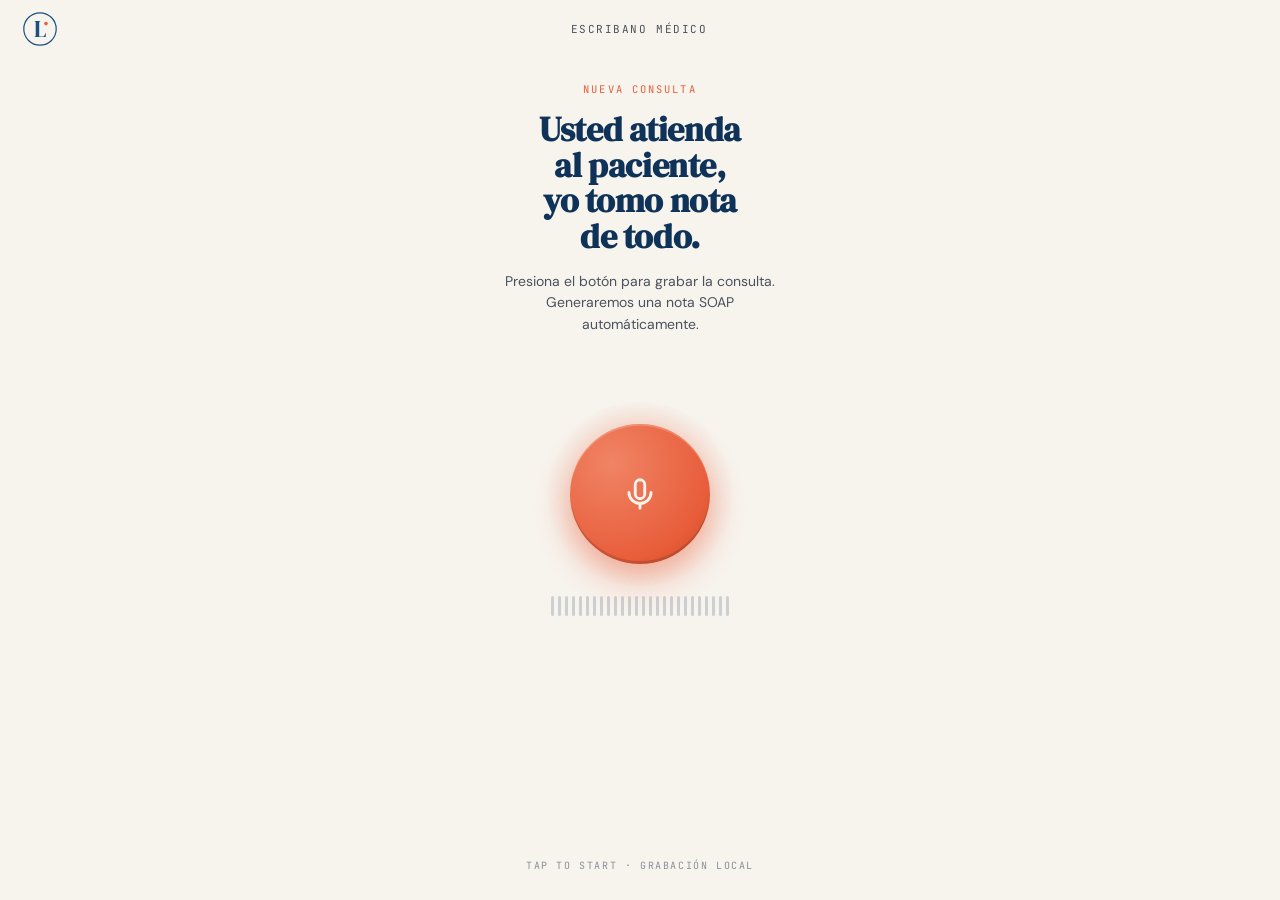
==== docs/index.html @ 2cf4a6b5 "fix: botón Finalizar funciona desde estado pausado" ====
<!doctype html>
<html lang="es">
<head>
  <meta charset="utf-8"/>
  <meta name="viewport" content="width=device-width,initial-scale=1,viewport-fit=cover"/>
  <meta name="theme-color" content="#F7F4EE"/>
  <meta name="apple-mobile-web-app-capable" content="yes"/>
  <meta name="apple-mobile-web-app-status-bar-style" content="default"/>
  <meta name="apple-mobile-web-app-title" content="Escribano"/>
  <meta name="description" content="Graba tu consulta y recibe la nota clínica SOAP al instante. Herramienta gratuita de Luciana."/>
  <title>Escribano Médico — Luciana</title>
  <link rel="manifest" href="manifest.json"/>
  <link rel="apple-touch-icon" href="icons/icon-192.png"/>
  <link rel="preconnect" href="https://fonts.googleapis.com"/>
  <link rel="preconnect" href="https://fonts.gstatic.com" crossorigin/>
  <link href="https://fonts.googleapis.com/css2?family=DM+Serif+Display&family=DM+Sans:wght@400;500;600;700&family=JetBrains+Mono:wght@400;500&display=swap" rel="stylesheet"/>
  <style>
    /* ─── BRAND TOKENS ─── */
    :root {
      --navy:        #1A4F82;
      --navy-deep:   #0F3259;
      --navy-darker: #0a223f;
      --coral:       #E85D3A;
      --coral-soft:  #F08465;
      --cream:       #F7F4EE;
      --cream-warm:  #EFE9DD;
      --cream-deep:  #E5DECF;
      --ink:         #1B1F26;
      --ink-soft:    #4A525E;
      --muted:       #8A8F99;
      --line:        rgba(15,50,89,0.10);
      --line-strong: rgba(15,50,89,0.18);
      --serif: 'DM Serif Display', Georgia, serif;
      --sans:  'DM Sans', system-ui, -apple-system, sans-serif;
      --mono:  'JetBrains Mono', ui-monospace, 'SFMono-Regular', monospace;
      --safe-top: env(safe-area-inset-top, 0px);
      --safe-bot: env(safe-area-inset-bottom, 0px);
      --btn-size: 140px;
    }
    *, *::before, *::after { box-sizing: border-box; -webkit-tap-highlight-color: transparent; margin: 0; padding: 0; }
    html, body { height: 100%; height: 100dvh; }
    body {
      font-family: var(--sans); color: var(--ink);
      background: var(--cream);
      -webkit-font-smoothing: antialiased;
      overflow: hidden;
    }
    button { font: inherit; color: inherit; border: none; cursor: pointer; background: none; }

    /* ─── APP SHELL ─── */
    #app {
      position: fixed; inset: 0;
      display: flex; flex-direction: column;
      background: var(--cream);
      padding-top: var(--safe-top);
      padding-bottom: var(--safe-bot);
    }
    .screen {
      position: absolute; inset: 0;
      display: flex; flex-direction: column;
      padding-top: calc(var(--safe-top) + 58px);
      padding-bottom: 8px;
      opacity: 0; pointer-events: none;
      transition: opacity .3s ease;
    }
    .screen.is-active { opacity: 1; pointer-events: auto; }

    /* ─── TOP BAR ─── */
    .topbar {
      position: absolute; top: var(--safe-top); left: 0; right: 0;
      height: 58px;
      display: flex; align-items: center; justify-content: space-between;
      padding: 0 22px;
      z-index: 10;
    }
    .brand-mark {
      width: 36px; height: 36px; flex-shrink: 0;
    }
    .brand-text {
      font-family: var(--mono); font-size: 11px;
      color: var(--ink-soft); letter-spacing: 0.14em;
    }
    .icon-btn {
      width: 38px; height: 38px; border-radius: 50%;
      background: rgba(15,50,89,0.06); color: var(--navy-deep);
      display: grid; place-items: center;
      transition: background .15s, transform .1s;
    }
    .icon-btn:active { transform: scale(0.93); background: rgba(15,50,89,0.12); }

    /* ─── EDITORIAL TYPOGRAPHY ─── */
    .eyebrow {
      font-family: var(--mono); font-size: 10.5px; letter-spacing: 0.2em;
      color: var(--coral); margin-bottom: 16px;
    }
    .eyebrow.muted { color: var(--ink-soft); }
    .display {
      font-family: var(--serif); font-size: 34px; line-height: 1.05;
      color: var(--navy-deep); letter-spacing: -0.012em;
    }
    .lede {
      font-family: var(--sans); font-size: 14px; line-height: 1.55;
      color: var(--ink-soft); margin-top: 16px; max-width: 300px;
      margin-left: auto; margin-right: auto;
    }

    /* ─── RECORD SCREEN ─── */
    .rec-head {
      padding: 24px 28px 0; text-align: center;
      min-height: 190px;
    }
    .rec-stage {
      flex: 1; position: relative;
      min-height: 340px;
    }

    /* Timer pill — always visible, fades in context */
    .timer-row {
      position: absolute; top: 8px; left: 50%;
      transform: translateX(-50%);
      display: inline-flex; align-items: center; gap: 10px;
      padding: 8px 16px; border-radius: 999px;
      background: rgba(15,50,89,0.06);
      transition: background .3s;
      white-space: nowrap;
    }
    body[data-rec="off"] .timer-row { opacity: 0; pointer-events: none; }
    body[data-rec="on"] .timer-row { background: rgba(232,93,58,0.10); }
    .timer-dot {
      width: 7px; height: 7px; border-radius: 50%;
      background: var(--muted); transition: background .3s;
    }
    body[data-rec="on"] .timer-dot {
      background: var(--coral);
      animation: dot-blink 1.1s ease-in-out infinite;
    }
    @keyframes dot-blink { 50% { opacity: 0.35; } }
    .timer-val {
      font-family: var(--mono); font-size: 13px; font-weight: 500;
      color: var(--navy-deep); letter-spacing: 0.05em;
      min-width: 44px; text-align: center;
      transition: color .3s;
    }
    body[data-rec="on"] .timer-val { color: var(--coral); }
    .timer-tag {
      font-family: var(--mono); font-size: 9.5px; letter-spacing: 0.16em;
      color: var(--muted); transition: color .3s;
    }
    body[data-rec="on"] .timer-tag { color: var(--coral); }

    /* Button group — fixed position, never reflows */
    .rec-btn-wrap {
      position: absolute; left: 50%; top: 80px;
      transform: translateX(-50%);
      width: calc(var(--btn-size) + 16px);
      height: calc(var(--btn-size) + 16px);
      display: grid; place-items: center;
      z-index: 2;
    }
    /* Ambient glow */
    .rec-glow {
      position: absolute; inset: -20px; border-radius: 50%;
      background: radial-gradient(circle, rgba(232,93,58,0.40) 0%, rgba(232,93,58,0) 68%);
      animation: breathe 3.2s ease-in-out infinite;
    }
    @keyframes breathe {
      0%,100% { transform: scale(0.92); opacity: 0.55; }
      50%      { transform: scale(1.10); opacity: 0.85; }
    }
    /* Halo rings */
    .halo {
      position: absolute; left: 50%; top: 50%;
      width: calc(var(--btn-size) * 1.55);
      height: calc(var(--btn-size) * 1.55);
      translate: -50% -50%;
      border-radius: 50%;
      border: 1.5px solid var(--coral); opacity: 0;
      animation: halo-emit 2.8s cubic-bezier(0.16,0.84,0.44,1) infinite;
      animation-play-state: paused;
    }
    body[data-rec="on"] .halo { animation-play-state: running; }
    .halo:nth-child(2) { animation-delay: 0.93s; }
    .halo:nth-child(3) { animation-delay: 1.86s; }
    @keyframes halo-emit {
      0%   { transform: scale(0.6); opacity: 0; border-width: 2.2px; }
      18%  { opacity: 0.55; }
      100% { transform: scale(2.2); opacity: 0; border-width: 0.6px; }
    }
    /* The button */
    .rec-btn {
      position: relative;
      width: var(--btn-size); height: var(--btn-size);
      border-radius: 50%; color: var(--cream);
      background: radial-gradient(circle at 30% 28%, #F08465 0%, #E85D3A 70%, #C84826 100%);
      box-shadow:
        0 14px 36px rgba(232,93,58,0.45),
        inset 0 -3px 0 rgba(0,0,0,0.14),
        inset 0 2px 0 rgba(255,255,255,0.18);
      transition: transform .35s cubic-bezier(.2,.8,.2,1), border-radius .35s cubic-bezier(.2,.8,.2,1);
      display: grid; place-items: center;
    }
    .rec-btn:active { transform: scale(0.96); }
    body[data-rec="on"] .rec-btn {
      border-radius: 30%;
      background: radial-gradient(circle at 30% 28%, #F08465 0%, #E85D3A 65%, #B83C1F 100%);
    }
    body[data-rec="paused"] .rec-btn {
      border-radius: 50%;
      background: radial-gradient(circle at 30% 28%, #6B90B8 0%, #1A4F82 70%, #0F3259 100%);
    }
    /* Icon cross-fade — 3 estados */
    .rec-icon {
      position: absolute; inset: 0;
      display: grid; place-items: center;
      transition: opacity .25s ease, transform .35s cubic-bezier(.2,.8,.2,1);
    }
    .rec-icon-mic   { opacity: 1; }
    .rec-icon-pause { opacity: 0; transform: scale(0.6); }
    .rec-icon-play  { opacity: 0; transform: scale(0.6); }

    body[data-rec="on"] .rec-icon-mic   { opacity: 0; transform: scale(0.7); }
    body[data-rec="on"] .rec-icon-pause { opacity: 1; transform: scale(1); }
    body[data-rec="on"] .rec-icon-play  { opacity: 0; transform: scale(0.6); }

    body[data-rec="paused"] .rec-icon-mic   { opacity: 0; transform: scale(0.7); }
    body[data-rec="paused"] .rec-icon-pause { opacity: 0; transform: scale(0.6); }
    body[data-rec="paused"] .rec-icon-play  { opacity: 1; transform: scale(1); }

    /* Botón Finalizar — aparece durante grabación y pausa */
    .btn-finalizar {
      position: absolute; left: 50%;
      top: calc(80px + var(--btn-size) + 72px);
      transform: translateX(-50%);
      display: flex; align-items: center; gap: 8px;
      background: var(--navy-deep); color: var(--cream);
      font-family: var(--sans); font-size: 13px; font-weight: 600;
      padding: 10px 22px; border-radius: 999px;
      border: none; cursor: pointer;
      opacity: 0; pointer-events: none;
      transition: opacity .3s ease, transform .3s ease;
      transform: translateX(-50%) translateY(4px);
      white-space: nowrap;
    }
    body[data-rec="on"] .btn-finalizar,
    body[data-rec="paused"] .btn-finalizar {
      opacity: 1; pointer-events: auto;
      transform: translateX(-50%) translateY(0);
    }
    body[data-rec="paused"] .btn-finalizar {
      background: var(--coral);
    }
    .stop-square {
      width: calc(var(--btn-size) * 0.32);
      height: calc(var(--btn-size) * 0.32);
      border-radius: calc(var(--btn-size) * 0.08);
      background: var(--cream);
    }

    /* Waveform */
    .wave {
      position: absolute; left: 50%; top: calc(80px + var(--btn-size) + 28px);
      transform: translateX(-50%);
      display: flex; align-items: center; gap: 4px;
      height: 44px; justify-content: center;
      opacity: 0.18; transition: opacity .5s ease;
      pointer-events: none;
    }
    body[data-rec="on"] .wave { opacity: 1; }
    .wave .bar {
      width: 3px; height: 20px;
      background: var(--navy-deep); border-radius: 2px;
      transform-origin: center;
      animation: wave-bar 1.2s ease-in-out infinite;
    }
    body[data-rec="on"] .wave .bar { background: var(--coral); }
    @keyframes wave-bar { 0%,100% { transform: scaleY(0.25); } 50% { transform: scaleY(1); } }

    /* Footer hint */
    .rec-foot { padding: 0 28px 20px; text-align: center; }
    .hint { font-family: var(--mono); font-size: 10px; color: var(--muted); letter-spacing: 0.16em; }

    /* ─── PROCESSING SCREEN ─── */
    .proc-head { padding: 20px 28px 0; text-align: center; }
    .proc-list { padding: 32px 28px 0; flex: 1; max-width: 360px; margin: 0 auto; width: 100%; }
    .proc-step {
      display: flex; align-items: center; gap: 16px;
      padding: 18px 0; border-bottom: 1px solid var(--line);
      opacity: 0.35; transition: opacity .35s ease;
    }
    .proc-step.is-active, .proc-step.is-done { opacity: 1; }
    .proc-step .ind { width: 26px; height: 26px; flex-shrink: 0; position: relative; }
    .proc-step .ring-idle, .proc-step .ring-active, .proc-step .check {
      position: absolute; inset: 2px; opacity: 0; transition: opacity .25s;
    }
    .proc-step .ring-idle  { border: 2px solid var(--line-strong); border-radius: 50%; opacity: 1; }
    .proc-step.is-active .ring-idle  { opacity: 0; }
    .proc-step.is-active .ring-active { opacity: 1; }
    .proc-step.is-done .ring-idle     { opacity: 0; }
    .proc-step.is-done .check         { opacity: 1; }
    .proc-step .ring-active {
      border: 2px solid var(--navy); border-top-color: transparent;
      border-radius: 50%; animation: spin .8s linear infinite;
    }
    @keyframes spin { to { transform: rotate(360deg); } }
    .proc-step .label {
      font-family: var(--sans); font-size: 16px; font-weight: 500; color: var(--ink-soft);
    }
    .proc-step.is-active .label, .proc-step.is-done .label { color: var(--ink); font-weight: 600; }

    /* ─── RESULT SCREEN ─── */
    .result-nav {
      display: flex; align-items: center; justify-content: space-between;
      padding: 4px 22px 12px;
    }
    .result-date {
      font-family: var(--mono); font-size: 10px; color: var(--muted);
      letter-spacing: 0.1em;
    }
    .result-head { padding: 4px 28px 16px; }
    .patient-name {
      font-family: var(--serif); font-size: 28px; line-height: 1.08;
      color: var(--navy-deep); letter-spacing: -0.01em;
    }
    .patient-meta {
      display: flex; gap: 10px; margin-top: 6px; flex-wrap: wrap;
      font-family: var(--mono); font-size: 11px; color: var(--ink-soft);
      letter-spacing: 0.05em;
    }
    .patient-meta .sep { color: var(--line-strong); }

    .body-scroll {
      flex: 1; overflow-y: auto; padding: 8px 28px 20px;
      scrollbar-width: none;
    }
    .body-scroll::-webkit-scrollbar { display: none; }

    /* SOAP sections */
    .soap-section {
      padding: 18px 0; border-bottom: 1px solid var(--line);
      opacity: 0; transform: translateY(20px);
      transition: opacity .55s cubic-bezier(.2,.7,.2,1), transform .55s cubic-bezier(.2,.7,.2,1);
    }
    .soap-section.is-visible { opacity: 1; transform: translateY(0); }
    .soap-section:last-of-type { border-bottom: none; }
    .soap-marker { display: flex; align-items: baseline; gap: 14px; margin-bottom: 10px; }
    .soap-letter {
      font-family: var(--serif); font-size: 28px; line-height: 1;
      color: var(--coral); letter-spacing: -0.01em;
    }
    .soap-label {
      font-family: var(--mono); font-size: 10px; letter-spacing: 0.16em;
      color: var(--ink-soft); text-transform: uppercase; margin-bottom: 3px;
    }
    .soap-summary {
      font-family: var(--serif); font-size: 17px; line-height: 1.3;
      color: var(--navy-deep); letter-spacing: -0.005em;
    }
    .soap-body { padding-left: 42px; }
    .soap-body p {
      font-family: var(--sans); font-size: 14.5px; line-height: 1.6;
      color: var(--ink); margin: 0 0 10px;
    }
    .soap-body .nc { color: var(--muted); font-style: italic; }
    body.is-editing .soap-body p {
      background: rgba(232,93,58,0.06); padding: 7px 10px;
      border-radius: 6px; border-left: 2px solid var(--coral);
    }

    /* CTA footnote */
    .cta {
      display: flex; flex-direction: column; gap: 3px;
      margin: 24px 0 8px; padding: 14px 0 0;
      border-top: 1px solid var(--line);
      text-decoration: none; color: var(--ink);
      opacity: 0; transform: translateY(20px);
      transition: opacity .55s cubic-bezier(.2,.7,.2,1), transform .55s cubic-bezier(.2,.7,.2,1);
    }
    .cta.is-visible { opacity: 1; transform: translateY(0); }
    .cta-eyebrow {
      font-family: var(--mono); font-size: 9px; color: var(--muted);
      letter-spacing: 0.18em;
    }
    .cta h3 {
      font-family: var(--sans); font-size: 13px; line-height: 1.4;
      font-weight: 500; color: var(--ink);
    }
    .cta-link {
      display: inline-flex; align-items: center; gap: 5px;
      font-family: var(--mono); font-size: 11px; font-weight: 500;
      color: var(--navy); letter-spacing: 0.04em;
      margin-top: 1px; transition: color .2s;
    }
    .cta:hover .cta-link { color: var(--coral); }

    /* Actions bar */
    .actions {
      display: flex; gap: 10px;
      padding: 14px 22px calc(16px + var(--safe-bot));
      border-top: 1px solid var(--line);
      background: var(--cream);
    }
    .btn {
      flex: 1; height: 50px; border-radius: 14px;
      font-family: var(--sans); font-size: 14px; font-weight: 600;
      display: flex; align-items: center; justify-content: center; gap: 8px;
      transition: transform .1s, opacity .15s;
    }
    .btn:active { transform: scale(0.97); }
    .btn-ghost {
      background: transparent; color: var(--navy-deep);
      box-shadow: inset 0 0 0 1.5px var(--line-strong);
    }
    .btn-primary {
      background: var(--coral); color: var(--cream);
      box-shadow: 0 6px 18px rgba(232,93,58,0.32);
    }
    .btn.copied { background: #16a34a; color: white; box-shadow: none; }

    /* Toast */
    .toast {
      position: fixed; left: 50%; bottom: calc(80px + var(--safe-bot));
      transform: translateX(-50%) translateY(8px);
      background: rgba(15,34,63,0.92); color: var(--cream);
      padding: 10px 18px; border-radius: 999px;
      font-family: var(--sans); font-size: 13px; font-weight: 500;
      box-shadow: 0 10px 30px rgba(0,0,0,0.18);
      opacity: 0; pointer-events: none; z-index: 100;
      transition: opacity .25s ease, transform .25s ease;
      white-space: nowrap;
    }
    .toast.is-visible { opacity: 1; transform: translateX(-50%) translateY(0); }

    /* ─── PRINT / PDF ─── */
    @media print {
      @page {
        size: A4;
        margin: 20mm 18mm;
      }

      /* Ocultar todo excepto el contenido de la nota */
      body { background: white !important; overflow: visible !important; }
      #app { position: static !important; overflow: visible !important; }
      .screen { position: static !important; opacity: 1 !important; pointer-events: auto !important; display: none !important; }
      .screen[data-screen="result"] { display: flex !important; flex-direction: column !important; padding: 0 !important; }
      .topbar, .actions, .toast, [data-screen="record"], [data-screen="processing"] { display: none !important; }

      /* Header de impresión */
      #print-header { display: block !important; }

      /* Contenido */
      .result-head { padding: 0 0 12px !important; border-bottom: 1.5px solid #1A4F82; margin-bottom: 4px; }
      .patient-name { font-size: 22px !important; }
      .body-scroll {
        overflow: visible !important; flex: none !important;
        padding: 0 !important; height: auto !important;
      }
      .soap-section {
        opacity: 1 !important; transform: none !important;
        page-break-inside: avoid;
        padding: 14px 0 !important;
      }
      .soap-letter { font-size: 22px !important; }
      .soap-summary { font-size: 15px !important; }
      .soap-body p { font-size: 13px !important; margin-bottom: 6px !important; }
      .soap-body .nc { color: #aaa !important; }
      .cta { display: none !important; }
      details { display: none !important; }

      /* Footer de impresión */
      #print-footer { display: block !important; }
    }

    /* Elementos solo visibles en impresión */
    #print-header, #print-footer { display: none; }
  </style>
</head>
<body data-rec="off">
<div id="app">

  <!-- ════ RECORD ════ -->
  <section class="screen is-active" data-screen="record">
    <header class="topbar">
      <a href="https://lucianaia.com/" target="_blank" rel="noopener" aria-label="Luciana" style="display:flex;align-items:center;">
        <svg class="brand-mark" viewBox="0 0 120 120" aria-hidden="true">
          <circle cx="60" cy="60" r="54" fill="none" stroke="#1A4F82" stroke-width="4"/>
          <text x="60" y="86" text-anchor="middle" font-family="'DM Serif Display',Georgia,serif" font-size="78" fill="#1A4F82">L</text>
          <circle cx="80" cy="42" r="6" fill="#E85D3A"/>
        </svg>
      </a>
      <div class="brand-text">ESCRIBANO MÉDICO</div>
      <div style="width:38px;height:38px"></div>
    </header>

    <div class="rec-head">
      <div class="eyebrow" id="rec-eyebrow">NUEVA CONSULTA</div>
      <h1 class="display" id="rec-title">Usted atienda<br/>al paciente,<br/>yo tomo nota<br/>de todo.</h1>
      <p class="lede" id="rec-lede">Presiona el botón para grabar la consulta. Generaremos una nota SOAP automáticamente.</p>
    </div>

    <div class="rec-stage">
      <div class="timer-row">
        <span class="timer-dot"></span>
        <span class="timer-val" id="rec-timer">00:00</span>
        <span class="timer-tag" id="rec-tag">LISTO</span>
      </div>

      <div class="rec-btn-wrap">
        <span class="halo"></span>
        <span class="halo"></span>
        <span class="halo"></span>
        <span class="rec-glow" aria-hidden="true"></span>
        <button class="rec-btn" id="btn-record" aria-label="Grabar consulta">
          <span class="rec-icon rec-icon-mic">
            <svg width="38" height="38" viewBox="0 0 24 24" fill="none" stroke="currentColor" stroke-width="1.8" stroke-linecap="round"><rect x="9" y="3" width="6" height="12" rx="3"/><path d="M5 11a7 7 0 0 0 14 0M12 18v3"/></svg>
          </span>
          <span class="rec-icon rec-icon-pause">
            <svg width="32" height="32" viewBox="0 0 24 24" fill="currentColor"><rect x="6" y="5" width="4" height="14" rx="1.5"/><rect x="14" y="5" width="4" height="14" rx="1.5"/></svg>
          </span>
          <span class="rec-icon rec-icon-play">
            <svg width="32" height="32" viewBox="0 0 24 24" fill="currentColor"><path d="M8 5.14v14l11-7-11-7z"/></svg>
          </span>
        </button>
      </div>

      <button class="btn-finalizar" id="btn-finalizar">
        Finalizar consulta
        <svg width="13" height="13" viewBox="0 0 24 24" fill="none" stroke="currentColor" stroke-width="2.2" stroke-linecap="round"><path d="M5 12h14M13 5l7 7-7 7"/></svg>
      </button>

      <div class="wave" id="wave" aria-hidden="true"></div>
    </div>

    <div class="rec-foot">
      <div class="hint" id="rec-hint">TAP TO START · GRABACIÓN LOCAL</div>
    </div>
  </section>

  <!-- ════ PROCESSING ════ -->
  <section class="screen" data-screen="processing">
    <header class="topbar">
      <a href="https://lucianaia.com/" target="_blank" rel="noopener" style="display:flex;align-items:center;">
        <svg class="brand-mark" viewBox="0 0 120 120">
          <circle cx="60" cy="60" r="54" fill="none" stroke="#1A4F82" stroke-width="4"/>
          <text x="60" y="86" text-anchor="middle" font-family="'DM Serif Display',Georgia,serif" font-size="78" fill="#1A4F82">L</text>
          <circle cx="80" cy="42" r="6" fill="#E85D3A"/>
        </svg>
      </a>
      <div class="brand-text">PROCESANDO</div>
      <div style="width:38px"></div>
    </header>

    <div class="proc-head" style="padding-top:28px;">
      <div class="eyebrow muted" id="proc-eyebrow">PROCESANDO · 00:00</div>
      <h1 class="display">Escribiendo<br/>tu nota.</h1>
    </div>

    <div class="proc-list">
      <div class="proc-step" data-step="0">
        <div class="ind">
          <div class="ring-idle"></div>
          <div class="ring-active"></div>
          <svg class="check" width="24" height="24" viewBox="0 0 24 24" fill="none" stroke="var(--coral)" stroke-width="2" stroke-linecap="round"><circle cx="12" cy="12" r="10"/><path d="M7 12l3 3 7-7"/></svg>
        </div>
        <div class="label">Transcribiendo audio</div>
      </div>
      <div class="proc-step" data-step="1">
        <div class="ind">
          <div class="ring-idle"></div>
          <div class="ring-active"></div>
          <svg class="check" width="24" height="24" viewBox="0 0 24 24" fill="none" stroke="var(--coral)" stroke-width="2" stroke-linecap="round"><circle cx="12" cy="12" r="10"/><path d="M7 12l3 3 7-7"/></svg>
        </div>
        <div class="label">Analizando contexto clínico</div>
      </div>
      <div class="proc-step" data-step="2">
        <div class="ind">
          <div class="ring-idle"></div>
          <div class="ring-active"></div>
          <svg class="check" width="24" height="24" viewBox="0 0 24 24" fill="none" stroke="var(--coral)" stroke-width="2" stroke-linecap="round"><circle cx="12" cy="12" r="10"/><path d="M7 12l3 3 7-7"/></svg>
        </div>
        <div class="label">Estructurando nota SOAP</div>
      </div>
    </div>
  </section>

  <!-- ════ RESULT ════ -->
  <section class="screen" data-screen="result">
    <header class="topbar">
      <a href="https://lucianaia.com/" target="_blank" rel="noopener" style="display:flex;align-items:center;">
        <svg class="brand-mark" viewBox="0 0 120 120">
          <circle cx="60" cy="60" r="54" fill="none" stroke="#1A4F82" stroke-width="4"/>
          <text x="60" y="86" text-anchor="middle" font-family="'DM Serif Display',Georgia,serif" font-size="78" fill="#1A4F82">L</text>
          <circle cx="80" cy="42" r="6" fill="#E85D3A"/>
        </svg>
      </a>
      <div class="brand-text" id="result-date-label">NOTA SOAP</div>
      <button class="icon-btn" id="btn-edit" aria-label="Editar">
        <svg width="15" height="15" viewBox="0 0 24 24" fill="none" stroke="currentColor" stroke-width="1.8" stroke-linecap="round"><path d="M12 20h9M16.5 3.5a2.121 2.121 0 1 1 3 3L7 19l-4 1 1-4z"/></svg>
      </button>
    </header>

    <!-- Header solo visible al imprimir -->
    <div id="print-header" style="margin-bottom:16px;">
      <div style="display:flex;align-items:center;justify-content:space-between;padding-bottom:10px;border-bottom:2px solid #1A4F82;margin-bottom:14px;">
        <div>
          <div style="font-family:'DM Serif Display',Georgia,serif;font-size:20px;color:#0F3259;letter-spacing:-0.01em;">Escribano Médico</div>
        </div>
        <div style="font-family:'JetBrains Mono',monospace;font-size:10px;color:#8A8F99;letter-spacing:0.08em;" id="print-date"></div>
      </div>
      <div style="font-family:'JetBrains Mono',monospace;font-size:9px;color:#8A8F99;letter-spacing:0.18em;margin-bottom:6px;">NOTA DE CONSULTA MÉDICA</div>
    </div>

    <div class="result-head">
      <h1 class="patient-name" id="res-nombre">—</h1>
      <div class="patient-meta" id="res-meta"></div>
    </div>

    <div class="body-scroll" id="body-scroll"></div>

    <!-- Footer solo visible al imprimir -->
    <div id="print-footer" style="margin-top:20px;padding-top:10px;border-top:1px solid rgba(15,50,89,0.12);display:flex;justify-content:space-between;align-items:center;">
      <div style="font-family:'JetBrains Mono',monospace;font-size:8px;color:#aaa;letter-spacing:0.1em;">
        Generado con Escribano Médico · lucianaia.com<br/>
        Este documento es un apoyo clínico. No sustituye el expediente oficial.
      </div>
      <div style="font-family:'DM Serif Display',serif;font-size:13px;color:#1A4F82;">
        L<span style="display:inline-block;width:4px;height:4px;border-radius:50%;background:#E85D3A;vertical-align:super;margin-left:1px;"></span>
      </div>
    </div>

    <div class="actions">
      <button class="btn btn-ghost" id="btn-back">
        <svg width="16" height="16" viewBox="0 0 24 24" fill="none" stroke="currentColor" stroke-width="2" stroke-linecap="round"><path d="M15 18l-6-6 6-6"/></svg>
        Nueva
      </button>
      <button class="btn btn-ghost" id="btn-copy">
        <svg width="15" height="15" viewBox="0 0 24 24" fill="none" stroke="currentColor" stroke-width="1.8" stroke-linecap="round" stroke-linejoin="round"><rect x="9" y="9" width="13" height="13" rx="2"/><path d="M5 15V5a2 2 0 0 1 2-2h10"/></svg>
        <span id="btn-copy-label">Copiar</span>
      </button>
      <button class="btn btn-ghost" id="btn-word" style="flex:1.2;">
        <svg width="15" height="15" viewBox="0 0 24 24" fill="none" stroke="currentColor" stroke-width="1.8" stroke-linecap="round" stroke-linejoin="round"><path d="M14 2H6a2 2 0 0 0-2 2v16a2 2 0 0 0 2 2h12a2 2 0 0 0 2-2V8z"/><polyline points="14 2 14 8 20 8"/><line x1="16" y1="13" x2="8" y2="13"/><line x1="16" y1="17" x2="8" y2="17"/><polyline points="10 9 9 9 8 9"/></svg>
        Word
      </button>
      <button class="btn btn-primary" id="btn-pdf">
        <svg width="15" height="15" viewBox="0 0 24 24" fill="none" stroke="currentColor" stroke-width="1.8" stroke-linecap="round" stroke-linejoin="round"><path d="M12 3v12m0 0l-4-4m4 4l4-4M5 21h14"/></svg>
        PDF
      </button>
    </div>
  </section>

  <div class="toast" id="toast"></div>
</div>

<script>
// ─── CONFIG ───────────────────────────────────────────────────────────────────
const WORKER_URL = "https://pediatra-scribe-api.lucandres.workers.dev";
const MAX_MINUTES = 60;
const WARN_MINUTES = 55;

// ─── STATE ────────────────────────────────────────────────────────────────────
const state = {
  recording: false,
  elapsed: 0,
  timerId: null,
  mediaRecorder: null,
  audioChunks: [],
  audioBlob: null,
  audioCtx: null,
  analyser: null,
  vizRAF: null,
  notaJson: null,
  transcripcion: "",
  editing: false,
};

// ─── HELPERS ──────────────────────────────────────────────────────────────────
const $ = id => document.getElementById(id);
const $$ = s => Array.from(document.querySelectorAll(s));
const fmt = s => `${String(Math.floor(s/60)).padStart(2,'0')}:${String(s%60).padStart(2,'0')}`;

const showScreen = name => {
  $$('.screen').forEach(el => el.classList.toggle('is-active', el.dataset.screen === name));
};

const showToast = msg => {
  const t = $('toast');
  t.textContent = msg;
  t.classList.add('is-visible');
  clearTimeout(t._tid);
  t._tid = setTimeout(() => t.classList.remove('is-visible'), 2200);
};

const showError = msg => showToast('⚠️ ' + msg);

// ─── WAVEFORM ─────────────────────────────────────────────────────────────────
const waveEl = $('wave');
for (let i = 0; i < 26; i++) {
  const b = document.createElement('span');
  b.className = 'bar';
  b.style.animationDelay = `${(i * 0.06).toFixed(2)}s`;
  b.style.animationDuration = `${(0.9 + (i % 5) * 0.12).toFixed(2)}s`;
  waveEl.appendChild(b);
}

// ─── RECORDING UI STATE ───────────────────────────────────────────────────────
const setRecUI = on => {
  document.body.dataset.rec = on ? 'on' : 'off';
  const title = $('rec-title');
  const lede  = $('rec-lede');
  const hint  = $('rec-hint');
  const tag   = $('rec-tag');
  if (on) {
    title.innerHTML = 'Escuchando<br/>cada palabra.';
    lede.textContent = 'El audio se procesa al terminar y se descarta de inmediato. Nunca se almacena.';
    hint.textContent = 'TOCA PARA PAUSAR';
    tag.textContent = 'GRABANDO';
  } else {
    title.innerHTML = 'Usted atienda<br/>al paciente,<br/>yo tomo nota<br/>de todo.';
    lede.textContent = 'Presiona el botón para grabar la consulta. Generaremos una nota SOAP automáticamente.';
    hint.textContent = 'TAP TO START · GRABACIÓN LOCAL';
    tag.textContent = 'LISTO';
  }
};

// ─── TIMER ────────────────────────────────────────────────────────────────────
const startTimer = () => {
  state.timerId = setInterval(() => {
    state.elapsed++;
    $('rec-timer').textContent = fmt(state.elapsed);
    if (state.elapsed >= WARN_MINUTES * 60) {
      $('rec-tag').textContent = 'CERRANDO';
    }
    if (state.elapsed >= MAX_MINUTES * 60) {
      showToast(`Grabación detenida al llegar a ${MAX_MINUTES} min`);
      stopRecording();
    }
  }, 1000);
};
const stopTimer = () => { clearInterval(state.timerId); state.timerId = null; };

// ─── AUDIO VISUALIZER ─────────────────────────────────────────────────────────
const startViz = stream => {
  try {
    state.audioCtx = new (window.AudioContext || window.webkitAudioContext)();
    const src = state.audioCtx.createMediaStreamSource(stream);
    state.analyser = state.audioCtx.createAnalyser();
    state.analyser.fftSize = 64;
    src.connect(state.analyser);
    const bars = waveEl.querySelectorAll('.bar');
    const data = new Uint8Array(state.analyser.frequencyBinCount);
    const draw = () => {
      state.vizRAF = requestAnimationFrame(draw);
      state.analyser.getByteFrequencyData(data);
      bars.forEach((b, i) => {
        const v = data[Math.floor(i / bars.length * data.length)] || 0;
        b.style.height = `${Math.max(3, Math.round(v / 255 * 36))}px`;
      });
    };
    draw();
  } catch(e) { /* AudioContext not critical */ }
};

const stopViz = () => {
  cancelAnimationFrame(state.vizRAF);
  if (state.audioCtx) { state.audioCtx.close().catch(()=>{}); state.audioCtx = null; }
};

// ─── MEDIA RECORDER ───────────────────────────────────────────────────────────
const getBestMime = () =>
  ['audio/webm;codecs=opus','audio/ogg;codecs=opus','audio/webm','audio/mp4']
  .find(t => MediaRecorder.isTypeSupported(t)) || '';

const startRecording = async () => {
  let stream;
  try {
    stream = await navigator.mediaDevices.getUserMedia({
      audio: { channelCount:1, sampleRate:16000, echoCancellation:true, noiseSuppression:true }
    });
  } catch(err) {
    showError(err.name === 'NotAllowedError'
      ? 'Permiso de micrófono denegado'
      : 'No se pudo acceder al micrófono');
    return;
  }

  const mime = getBestMime();
  const opts = { audioBitsPerSecond: 16000 };
  if (mime) opts.mimeType = mime;
  try { state.mediaRecorder = new MediaRecorder(stream, opts); }
  catch { state.mediaRecorder = new MediaRecorder(stream); }

  state.audioChunks = [];
  state.mediaRecorder.ondataavailable = e => { if (e.data.size > 0) state.audioChunks.push(e.data); };
  state.mediaRecorder.onstop = onRecordingStop;
  state.mediaRecorder.start(1000);
  state.recording = true;

  setRecUI(true);
  startTimer();
  startViz(stream);

  // Update eyebrow with date
  const now = new Date();
  $('rec-eyebrow').textContent = `GRABANDO · ${now.toLocaleDateString('es-MX',{day:'2-digit',month:'short',year:'numeric'}).toUpperCase()}`;
};

const stopRecording = () => {
  if (!state.mediaRecorder) return;
  if (state.mediaRecorder.state === 'inactive') return;
  state.mediaRecorder.stop();
  state.mediaRecorder.stream.getTracks().forEach(t => t.stop());
  state.recording = false;
  stopTimer();
  stopViz();
};

const onRecordingStop = () => {
  const mime = state.mediaRecorder?.mimeType || 'audio/webm';
  state.audioBlob = new Blob(state.audioChunks, { type: mime });
  setRecUI(false);

  // Transition to processing
  $('proc-eyebrow').textContent = `PROCESANDO · ${fmt(state.elapsed)}`;
  showScreen('processing');
  processAudio();
};

// ─── BTN RECORD — graba / pausa / reanuda ────────────────────────────────────
$('btn-record').addEventListener('click', () => {
  if (!state.recording && document.body.dataset.rec === 'off') {
    startRecording();
  } else if (state.recording && document.body.dataset.rec === 'on') {
    pauseRecording();
  } else if (document.body.dataset.rec === 'paused') {
    resumeRecording();
  }
});

// ─── BTN FINALIZAR ────────────────────────────────────────────────────────────
$('btn-finalizar').addEventListener('click', () => stopRecording());

const pauseRecording = () => {
  if (!state.mediaRecorder) return;
  state.mediaRecorder.pause();
  clearInterval(state.timerInterval);
  stopViz();
  document.body.dataset.rec = 'paused';
  $('rec-title').innerHTML = 'Pausada.';
  $('rec-lede').textContent = 'Toca para reanudar — o finaliza para generar la nota.';
  $('rec-hint').textContent = 'TOCA PARA REANUDAR';
  $('rec-tag').textContent = 'PAUSADA';
};

const resumeRecording = () => {
  if (!state.mediaRecorder) return;
  state.mediaRecorder.resume();
  document.body.dataset.rec = 'on';
  $('rec-title').innerHTML = 'Escuchando<br/>cada palabra.';
  $('rec-lede').textContent = 'El audio se procesa al terminar y se descarta de inmediato. Nunca se almacena.';
  $('rec-hint').textContent = 'TOCA PARA PAUSAR';
  $('rec-tag').textContent = 'GRABANDO';
  // Reiniciar timer y visualizador
  state.timerInterval = setInterval(() => {
    state.elapsed++;
    $('rec-timer').textContent = fmt(state.elapsed);
    if (state.elapsed >= WARN_MINUTES * 60) $('rec-tag').textContent = 'CERRANDO';
    if (state.elapsed >= MAX_MINUTES * 60) { showToast(`Grabación detenida al llegar a ${MAX_MINUTES} min`); stopRecording(); }
  }, 1000);
  if (state.mediaRecorder?.stream) startViz(state.mediaRecorder.stream);
};

// ─── PROCESSING — Real API call ───────────────────────────────────────────────
const runProcessingUI = (realDone) => {
  const steps = $$('.proc-step');
  steps.forEach(s => s.classList.remove('is-active','is-done'));
  steps[0].classList.add('is-active');

  // Animate steps visually while waiting for real API
  let i = 0;
  const tick = () => {
    steps[i].classList.remove('is-active');
    steps[i].classList.add('is-done');
    i++;
    if (i < steps.length) {
      steps[i].classList.add('is-active');
    }
  };
  // Step 1 after ~3s, step 2 after the API responds
  const t1 = setTimeout(() => tick(), 3000);
  const t2 = setTimeout(() => { if (i < steps.length) tick(); }, 8000);

  // When API finishes, mark all done and show result
  realDone.then(nota => {
    clearTimeout(t1); clearTimeout(t2);
    steps.forEach(s => { s.classList.remove('is-active'); s.classList.add('is-done'); });
    state.notaJson = nota;
    setTimeout(() => {
      renderResult(nota);
      showScreen('result');
    }, 500);
  }).catch(err => {
    clearTimeout(t1); clearTimeout(t2);
    showScreen('record');
    showError(err.message || 'Error al procesar. Intenta de nuevo.');
  });
};

const processAudio = async () => {
  if (!state.audioBlob) { showError('No hay audio grabado.'); return; }

  const realDoneResolver = {};
  const realDone = new Promise((res, rej) => {
    realDoneResolver.resolve = res;
    realDoneResolver.reject = rej;
  });

  runProcessingUI(realDone);

  const form = new FormData();
  form.append('audio', state.audioBlob, 'consulta.webm');

  let data;
  try {
    const res = await fetch(WORKER_URL, { method:'POST', body:form });
    data = await res.json();
  } catch {
    realDoneResolver.reject(new Error('No se pudo conectar al servidor.'));
    return;
  }

  if (!data.ok) {
    realDoneResolver.reject(new Error(data.error || 'Error en el servidor.'));
    return;
  }

  state.transcripcion = data.transcripcion || '';

  // Parse SOAP JSON
  let nota = tryJSON(data.soap);
  if (!nota) {
    const s = (data.soap||'').replace(/^[\s\S]*?```(?:json)?\s*/i,'').replace(/\s*```[\s\S]*$/i,'').trim();
    nota = tryJSON(s);
  }
  if (!nota) {
    const f = (data.soap||'').indexOf('{'), l = (data.soap||'').lastIndexOf('}');
    if (f !== -1 && l > f) nota = tryJSON((data.soap||'').slice(f, l+1));
  }
  if (!nota) {
    realDoneResolver.reject(new Error('La nota generada no tiene formato válido.'));
    return;
  }

  realDoneResolver.resolve(nota);
};

const tryJSON = s => { try { return s ? JSON.parse(s.trim()) : null; } catch { return null; } };

// ─── RENDER RESULT ────────────────────────────────────────────────────────────
const SOAP_KEYS = [
  { key:'subjetivo',  letter:'S', label:'SUBJETIVO',
    fields: ['motivo_consulta','padecimiento_actual','antecedentes_relevantes'],
    labels: ['Motivo de consulta','Padecimiento actual','Antecedentes'] },
  { key:'objetivo',   letter:'O', label:'OBJETIVO',
    fields: ['signos_vitales','somatometria','exploracion_fisica'],
    labels: ['Signos vitales','Somatometría','Exploración física'] },
  { key:'analisis',   letter:'A', label:'ANÁLISIS',
    fields: ['impresion_diagnostica','diagnosticos_diferenciales'],
    labels: ['Impresión diagnóstica','Dx diferenciales'] },
  { key:'plan',       letter:'P', label:'PLAN',
    fields: ['tratamiento','indicaciones_no_farmacologicas','estudios_solicitados','seguimiento'],
    labels: ['Tratamiento','Indicaciones','Estudios','Seguimiento'] },
];

const nc = v => v && v !== 'No consignado' ? v : null;

const renderResult = nota => {
  const p = nota.paciente || {};

  // Header
  $('res-nombre').textContent = nc(p.nombre) || 'Paciente';
  const metaParts = [nc(p.edad), nc(p.sexo), nc(p.acompanante) ? `Acomp: ${nc(p.acompanante)}` : null].filter(Boolean);
  $('res-meta').innerHTML = metaParts.map((m,i) => i < metaParts.length-1 ? `<span>${m}</span><span class="sep">·</span>` : `<span>${m}</span>`).join('');

  const dateStr = nc(nota.fecha_aproximada) || new Date().toLocaleDateString('es-MX',{day:'2-digit',month:'short',year:'numeric'}).toUpperCase();
  $('result-date-label').textContent = `NOTA SOAP · ${dateStr}`;

  // SOAP sections
  const scroll = $('body-scroll');
  scroll.innerHTML = SOAP_KEYS.map(sec => {
    const data = nota[sec.key] || {};
    const firstVal = nc(data[sec.fields[0]]);
    const summary = firstVal ? firstVal.slice(0, 80) + (firstVal.length > 80 ? '…' : '') : sec.label;
    const body = sec.fields.map((f,i) => {
      const v = nc(data[f]);
      return v
        ? `<p><strong style="font-size:10px;letter-spacing:.08em;color:var(--ink-soft);font-family:var(--mono);text-transform:uppercase;">${sec.labels[i]}</strong><br/>${v}</p>`
        : `<p class="nc">${sec.labels[i]}: No consignado</p>`;
    }).join('');
    return `
      <section class="soap-section">
        <div class="soap-marker">
          <div class="soap-letter">${sec.letter}</div>
          <div>
            <div class="soap-label">${sec.label}</div>
            <div class="soap-summary">${summary}</div>
          </div>
        </div>
        <div class="soap-body">${body}</div>
      </section>`;
  }).join('');

  // Transcripción colapsable
  if (state.transcripcion) {
    scroll.innerHTML += `
      <details style="padding:18px 0;border-top:1px solid var(--line)">
        <summary style="cursor:pointer;font-family:var(--mono);font-size:10px;letter-spacing:.12em;color:var(--muted);list-style:none;">
          VER TRANSCRIPCIÓN COMPLETA
        </summary>
        <p style="font-family:var(--mono);font-size:11.5px;color:var(--ink-soft);line-height:1.7;margin-top:12px;white-space:pre-wrap;">${state.transcripcion}</p>
      </details>`;
  }

  // Notas adicionales
  if (nc(nota.notas_adicionales)) {
    scroll.innerHTML += `
      <div style="padding:14px 0;border-top:1px solid var(--line);opacity:0;transition:opacity .55s .4s;">
        <div style="font-family:var(--mono);font-size:9px;letter-spacing:.16em;color:var(--muted);margin-bottom:6px;">NOTAS ADICIONALES</div>
        <p style="font-size:14px;line-height:1.55;">${nota.notas_adicionales}</p>
      </div>`;
  }

  // CTA Luciana
  scroll.innerHTML += `
    <a class="cta" href="https://lucianaia.com" target="_blank" rel="noopener"
       style="display:block;margin:24px 0 8px;padding:20px;border-radius:16px;
              background:var(--navy-deep);text-decoration:none;
              opacity:0;transform:translateY(20px);
              transition:opacity .55s cubic-bezier(.2,.7,.2,1),transform .55s cubic-bezier(.2,.7,.2,1);">
      <div style="font-family:var(--mono);font-size:9px;letter-spacing:0.18em;color:rgba(247,244,238,0.45);margin-bottom:8px;">
        HERRAMIENTA GRATUITA · LUCIANA IA
      </div>
      <div style="font-family:'DM Serif Display',Georgia,serif;font-size:19px;color:var(--cream);line-height:1.2;margin-bottom:10px;letter-spacing:-0.01em;">
        ¿Tu agenda también<br/>podría ser más fácil?
      </div>
      <div style="font-family:var(--sans);font-size:13px;color:rgba(247,244,238,0.6);line-height:1.5;margin-bottom:14px;">
        Luciana IA automatiza citas, recordatorios y recepción de tu consultorio.
      </div>
      <span style="display:inline-flex;align-items:center;gap:6px;
                   background:var(--coral);color:white;
                   font-family:var(--sans);font-size:13px;font-weight:600;
                   padding:9px 16px;border-radius:10px;">
        Conocer Luciana IA
        <svg width="13" height="13" viewBox="0 0 24 24" fill="none" stroke="currentColor" stroke-width="2.2" stroke-linecap="round"><path d="M5 12h14M13 5l7 7-7 7"/></svg>
      </span>
    </a>`;

  scroll.scrollTop = 0;

  // Reveal on scroll
  const sections = Array.from(scroll.querySelectorAll('.soap-section, .cta, details, [style*="opacity:0"]'));
  if (sections[0]) sections[0].classList.add('is-visible');
  const io = new IntersectionObserver(entries => {
    entries.forEach(e => {
      if (e.isIntersecting) {
        e.target.classList.add('is-visible');
        e.target.style.opacity = '1';
        e.target.style.transform = 'translateY(0)';
        io.unobserve(e.target);
      }
    });
  }, { root: scroll, threshold: 0.12 });
  sections.slice(1).forEach(el => io.observe(el));
};

// ─── COPY ─────────────────────────────────────────────────────────────────────
$('btn-copy').addEventListener('click', async () => {
  if (!state.notaJson) return;
  const n = state.notaJson;
  const p = n.paciente || {};
  const ncv = v => (v && v !== 'No consignado') ? v : 'No consignado';
  const line = '─'.repeat(40);

  const text = [
    'NOTA DE CONSULTA MÉDICA',
    ncv(n.medico) !== 'No consignado' ? `Médico: ${ncv(n.medico)}` : '',
    ncv(n.fecha_aproximada) !== 'No consignado' ? `Fecha: ${ncv(n.fecha_aproximada)}` : '',
    '', 'PACIENTE',
    `Nombre: ${ncv(p.nombre)}`,
    `Edad: ${ncv(p.edad)}  |  Sexo: ${ncv(p.sexo)}`,
    `Acompañante: ${ncv(p.acompanante)}`,
    '', line, 'S — SUBJETIVO', line,
    `Motivo: ${ncv((n.subjetivo||{}).motivo_consulta)}`,
    `Padecimiento: ${ncv((n.subjetivo||{}).padecimiento_actual)}`,
    `Antecedentes: ${ncv((n.subjetivo||{}).antecedentes_relevantes)}`,
    '', line, 'O — OBJETIVO', line,
    `Signos vitales: ${ncv((n.objetivo||{}).signos_vitales)}`,
    `Somatometría: ${ncv((n.objetivo||{}).somatometria)}`,
    `Exploración: ${ncv((n.objetivo||{}).exploracion_fisica)}`,
    '', line, 'A — ANÁLISIS', line,
    `Impresión diagnóstica: ${ncv((n.analisis||{}).impresion_diagnostica)}`,
    `Dx diferenciales: ${ncv((n.analisis||{}).diagnosticos_diferenciales)}`,
    '', line, 'P — PLAN', line,
    `Tratamiento: ${ncv((n.plan||{}).tratamiento)}`,
    `Indicaciones: ${ncv((n.plan||{}).indicaciones_no_farmacologicas)}`,
    `Estudios: ${ncv((n.plan||{}).estudios_solicitados)}`,
    `Seguimiento: ${ncv((n.plan||{}).seguimiento)}`,
    '', line,
    'Generado con Escribano Médico · lucianaia.com',
  ].filter(l => l !== undefined).join('\n');

  try { await navigator.clipboard.writeText(text); }
  catch { const ta = Object.assign(document.createElement('textarea'),{value:text,style:'position:fixed;opacity:0'}); document.body.appendChild(ta); ta.select(); document.execCommand('copy'); ta.remove(); }

  const btn = $('btn-copy');
  btn.classList.add('copied');
  $('btn-copy-label').textContent = '¡Copiado!';
  setTimeout(() => { btn.classList.remove('copied'); $('btn-copy-label').textContent = 'Copiar'; }, 2500);
});

// ─── WORD (.doc) ─────────────────────────────────────────────────────────────
$('btn-word').addEventListener('click', () => {
  if (!state.notaJson) return;
  const n = state.notaJson;
  const p = n.paciente || {};
  const ncv = v => (v && v !== 'No consignado') ? v : '<span style="color:#aaa;font-style:italic;">No consignado</span>';
  const fecha = new Date().toLocaleDateString('es-MX', { day:'2-digit', month:'long', year:'numeric' });

  const seccion = (letra, titulo, campos) => `
    <h2 style="font-family:Georgia,serif;font-size:16pt;color:#E85D3A;margin:18pt 0 4pt;border-bottom:1pt solid #E0D9CC;padding-bottom:4pt;">
      ${letra} &nbsp;<span style="font-size:9pt;color:#6B7280;font-family:Courier New,monospace;letter-spacing:0.1em;">${titulo}</span>
    </h2>
    ${campos.map(([label, val]) => `
      <p style="margin:6pt 0 3pt;">
        <span style="font-family:Courier New,monospace;font-size:8pt;color:#6B7280;text-transform:uppercase;letter-spacing:0.08em;">${label}</span><br/>
        <span style="font-family:Calibri,Arial,sans-serif;font-size:11pt;color:#1B1F26;">${ncv(val)}</span>
      </p>`).join('')}`;

  const html = `
    <html xmlns:o="urn:schemas-microsoft-com:office:office"
          xmlns:w="urn:schemas-microsoft-com:office:word"
          xmlns="http://www.w3.org/TR/REC-html40">
    <head>
      <meta charset="utf-8"/>
      <!--[if gte mso 9]><xml><w:WordDocument><w:View>Print</w:View><w:Zoom>90</w:Zoom></w:WordDocument></xml><![endif]-->
      <style>
        @page { size: A4; margin: 2.5cm 2.2cm; }
        body { font-family: Calibri, Arial, sans-serif; font-size: 11pt; color: #1B1F26; }
        h1 { font-family: Georgia, serif; font-size: 22pt; color: #0F3259; margin: 0 0 4pt; }
        h2 { page-break-inside: avoid; }
        p  { margin: 4pt 0; line-height: 1.5; }
      </style>
    </head>
    <body>
      <!-- MEMBRETE -->
      <table width="100%" style="border-bottom:2pt solid #1A4F82;padding-bottom:8pt;margin-bottom:12pt;">
        <tr>
          <td><h1 style="font-family:Georgia,serif;font-size:20pt;color:#0F3259;margin:0;">Escribano Médico</h1></td>
          <td align="right" style="font-family:Courier New,monospace;font-size:8pt;color:#8A8F99;vertical-align:bottom;">${fecha}</td>
        </tr>
      </table>

      <p style="font-family:Courier New,monospace;font-size:8pt;color:#8A8F99;letter-spacing:0.18em;margin-bottom:10pt;">NOTA DE CONSULTA MÉDICA</p>

      <!-- PACIENTE -->
      <h1 style="font-family:Georgia,serif;font-size:20pt;color:#0F3259;">${ncv(p.nombre)}</h1>
      <p style="font-family:Courier New,monospace;font-size:9pt;color:#6B7280;margin-bottom:14pt;">
        ${[p.edad, p.sexo, p.acompanante ? 'Acomp: ' + p.acompanante : ''].filter(v => v && v !== 'No consignado').join(' &nbsp;·&nbsp; ')}
        ${n.fecha_aproximada && n.fecha_aproximada !== 'No consignado' ? ' &nbsp;·&nbsp; ' + n.fecha_aproximada : ''}
      </p>

      ${seccion('S', 'SUBJETIVO', [
        ['Motivo de consulta', (n.subjetivo||{}).motivo_consulta],
        ['Padecimiento actual', (n.subjetivo||{}).padecimiento_actual],
        ['Antecedentes relevantes', (n.subjetivo||{}).antecedentes_relevantes],
      ])}
      ${seccion('O', 'OBJETIVO', [
        ['Signos vitales', (n.objetivo||{}).signos_vitales],
        ['Somatometría', (n.objetivo||{}).somatometria],
        ['Exploración física', (n.objetivo||{}).exploracion_fisica],
      ])}
      ${seccion('A', 'ANÁLISIS', [
        ['Impresión diagnóstica', (n.analisis||{}).impresion_diagnostica],
        ['Diagnósticos diferenciales', (n.analisis||{}).diagnosticos_diferenciales],
      ])}
      ${seccion('P', 'PLAN', [
        ['Tratamiento', (n.plan||{}).tratamiento],
        ['Indicaciones no farmacológicas', (n.plan||{}).indicaciones_no_farmacologicas],
        ['Estudios solicitados', (n.plan||{}).estudios_solicitados],
        ['Seguimiento', (n.plan||{}).seguimiento],
      ])}
      ${n.notas_adicionales && n.notas_adicionales !== 'No consignado' ? `
        <h2 style="font-family:Georgia,serif;font-size:12pt;color:#6B7280;margin-top:16pt;border-top:1pt solid #E0D9CC;padding-top:8pt;">Notas adicionales</h2>
        <p>${n.notas_adicionales}</p>` : ''}

      <!-- FOOTER -->
      <table width="100%" style="border-top:1pt solid #E0D9CC;margin-top:24pt;padding-top:8pt;">
        <tr>
          <td style="font-family:Courier New,monospace;font-size:7.5pt;color:#aaa;">
            Generado con Escribano Médico · lucianaia.com<br/>
            Documento de apoyo clínico. No sustituye el expediente clínico oficial.
          </td>
        </tr>
      </table>
    </body>
    </html>`;

  const blob = new Blob(['﻿', html], { type: 'application/msword' });
  const url = URL.createObjectURL(blob);
  const a = Object.assign(document.createElement('a'), {
    href: url,
    download: `nota-soap-${new Date().toISOString().slice(0,10)}.doc`
  });
  document.body.appendChild(a);
  a.click();
  a.remove();
  URL.revokeObjectURL(url);
  showToast('Descargando Word…');
});

$('btn-pdf').addEventListener('click', () => {
  if (!state.notaJson) return;
  // Actualizar fecha en el header de impresión
  $('print-date').textContent = new Date().toLocaleDateString('es-MX', {
    day: '2-digit', month: 'long', year: 'numeric'
  }).toUpperCase();
  // Hacer todas las secciones visibles antes de imprimir
  document.querySelectorAll('.soap-section, .cta').forEach(el => {
    el.style.opacity = '1';
    el.style.transform = 'translateY(0)';
  });
  setTimeout(() => window.print(), 100);
});

// ─── EDIT MODE ────────────────────────────────────────────────────────────────
$('btn-edit').addEventListener('click', () => {
  state.editing = !state.editing;
  document.body.classList.toggle('is-editing', state.editing);
  $$('#body-scroll p').forEach(p => p.contentEditable = state.editing ? 'true' : 'false');
  showToast(state.editing ? 'Modo edición activo' : 'Cambios guardados');
});

// ─── NUEVA CONSULTA ───────────────────────────────────────────────────────────
$('btn-back').addEventListener('click', () => {
  state.elapsed = 0;
  state.audioBlob = null;
  state.notaJson = null;
  state.transcripcion = '';
  state.editing = false;
  document.body.classList.remove('is-editing');
  $('rec-timer').textContent = '00:00';
  $('rec-eyebrow').textContent = 'NUEVA CONSULTA';
  setRecUI(false);
  showScreen('record');
});

// ─── PWA ──────────────────────────────────────────────────────────────────────
if ('serviceWorker' in navigator) navigator.serviceWorker.register('../sw.js').catch(()=>{});
</script>
</body>
</html>
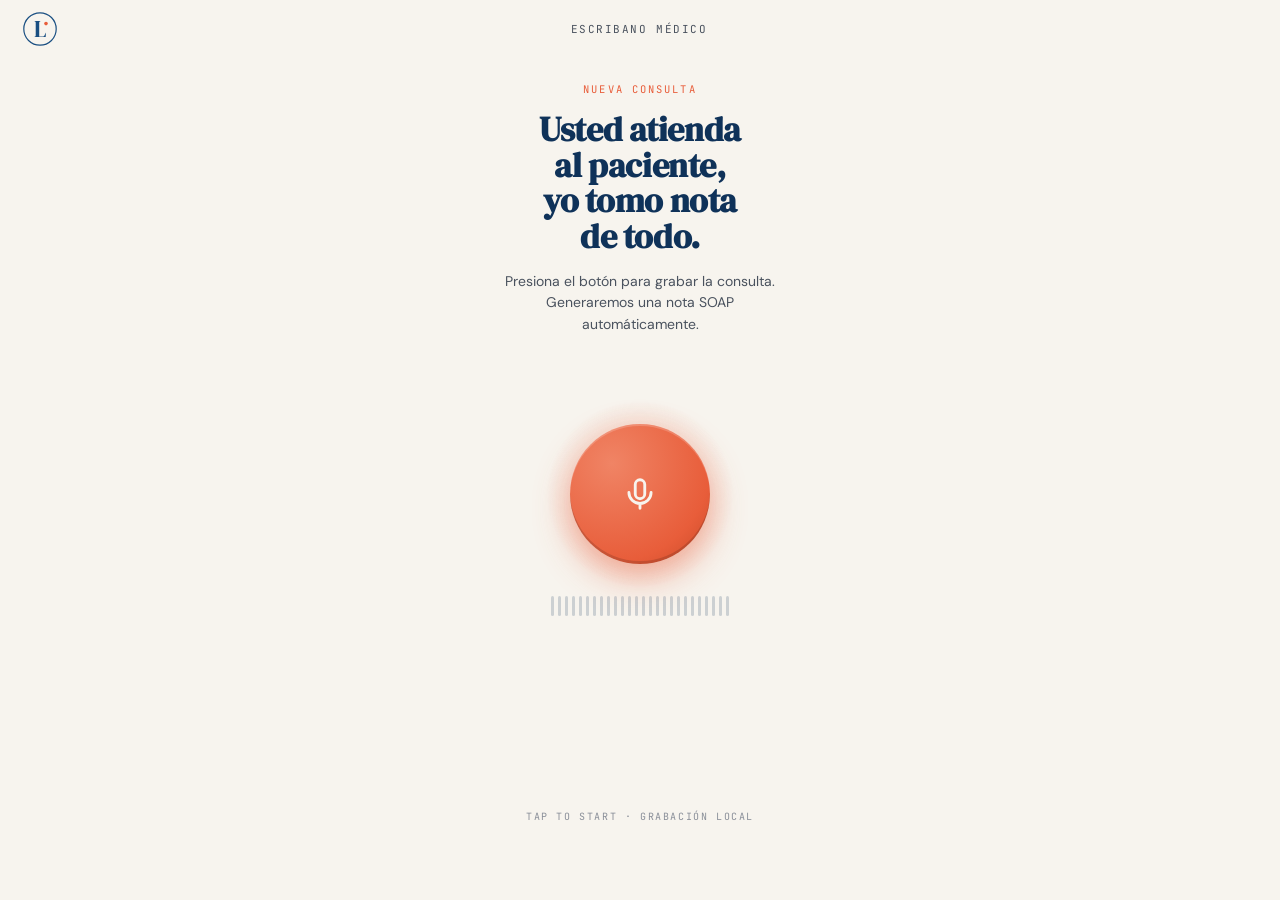
==== commit 34fb42f3: "fix: botón Finalizar en rec-foot con opacity/CSS — ambas apps" ====
--- a/docs/index.html
+++ b/docs/index.html
@@ -226,25 +226,20 @@
     body[data-rec="paused"] .rec-icon-pause { opacity: 0; transform: scale(0.6); }
     body[data-rec="paused"] .rec-icon-play  { opacity: 1; transform: scale(1); }
 
-    /* Botón Finalizar — aparece durante grabación y pausa */
+    /* Botón Finalizar — en rec-foot, sin absoluto, sin layout shift */
     .btn-finalizar {
-      position: absolute; left: 50%;
-      top: calc(80px + var(--btn-size) + 72px);
-      transform: translateX(-50%);
-      display: flex; align-items: center; gap: 8px;
+      display: inline-flex; align-items: center; gap: 8px;
       background: var(--navy-deep); color: var(--cream);
       font-family: var(--sans); font-size: 13px; font-weight: 600;
-      padding: 10px 22px; border-radius: 999px;
+      padding: 11px 26px; border-radius: 999px;
       border: none; cursor: pointer;
       opacity: 0; pointer-events: none;
-      transition: opacity .3s ease, transform .3s ease;
-      transform: translateX(-50%) translateY(4px);
-      white-space: nowrap;
+      transition: opacity .3s ease, background .3s ease;
+      white-space: nowrap; margin-top: 10px;
     }
     body[data-rec="on"] .btn-finalizar,
     body[data-rec="paused"] .btn-finalizar {
       opacity: 1; pointer-events: auto;
-      transform: translateX(-50%) translateY(0);
     }
     body[data-rec="paused"] .btn-finalizar {
       background: var(--coral);
@@ -522,16 +517,15 @@
         </button>
       </div>
 
+      <div class="wave" id="wave" aria-hidden="true"></div>
+    </div>
+
+    <div class="rec-foot" style="display:flex;flex-direction:column;align-items:center;">
+      <div class="hint" id="rec-hint">TAP TO START · GRABACIÓN LOCAL</div>
       <button class="btn-finalizar" id="btn-finalizar">
         Finalizar consulta
         <svg width="13" height="13" viewBox="0 0 24 24" fill="none" stroke="currentColor" stroke-width="2.2" stroke-linecap="round"><path d="M5 12h14M13 5l7 7-7 7"/></svg>
       </button>
-
-      <div class="wave" id="wave" aria-hidden="true"></div>
-    </div>
-
-    <div class="rec-foot">
-      <div class="hint" id="rec-hint">TAP TO START · GRABACIÓN LOCAL</div>
     </div>
   </section>
 
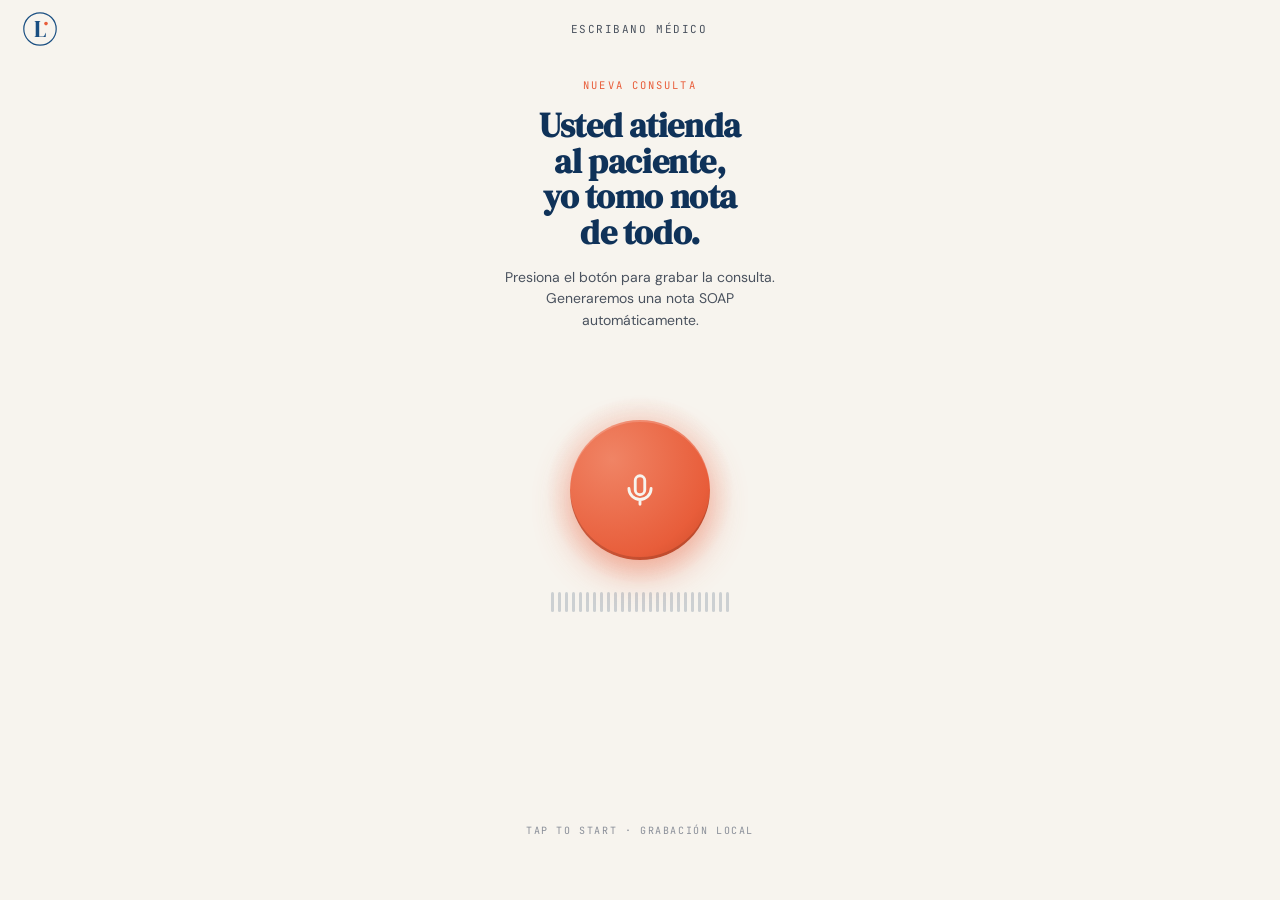
==== commit 3b1073b3: "fix: subir botón Finalizar en app médica" ====
--- a/docs/index.html
+++ b/docs/index.html
@@ -106,12 +106,12 @@
 
     /* ─── RECORD SCREEN ─── */
     .rec-head {
-      padding: 24px 28px 0; text-align: center;
-      min-height: 190px;
+      padding: 20px 28px 0; text-align: center;
+      min-height: 170px;
     }
     .rec-stage {
       flex: 1; position: relative;
-      min-height: 340px;
+      min-height: 290px;
     }
 
     /* Timer pill — always visible, fades in context */
@@ -271,7 +271,7 @@
     @keyframes wave-bar { 0%,100% { transform: scaleY(0.25); } 50% { transform: scaleY(1); } }
 
     /* Footer hint */
-    .rec-foot { padding: 0 28px 20px; text-align: center; }
+    .rec-foot { padding: 0 28px 6px; text-align: center; }
     .hint { font-family: var(--mono); font-size: 10px; color: var(--muted); letter-spacing: 0.16em; }
 
     /* ─── PROCESSING SCREEN ─── */
@@ -416,12 +416,13 @@
       position: fixed; left: 50%; bottom: calc(80px + var(--safe-bot));
       transform: translateX(-50%) translateY(8px);
       background: rgba(15,34,63,0.92); color: var(--cream);
-      padding: 10px 18px; border-radius: 999px;
+      padding: 12px 20px; border-radius: 16px;
       font-family: var(--sans); font-size: 13px; font-weight: 500;
       box-shadow: 0 10px 30px rgba(0,0,0,0.18);
       opacity: 0; pointer-events: none; z-index: 100;
       transition: opacity .25s ease, transform .25s ease;
-      white-space: nowrap;
+      width: calc(100vw - 48px); max-width: 340px;
+      text-align: center; line-height: 1.45;
     }
     .toast.is-visible { opacity: 1; transform: translateX(-50%) translateY(0); }
 
@@ -520,7 +521,7 @@
       <div class="wave" id="wave" aria-hidden="true"></div>
     </div>
 
-    <div class="rec-foot" style="display:flex;flex-direction:column;align-items:center;">
+    <div class="rec-foot" style="display:flex;flex-direction:column;align-items:center;position:relative;z-index:10;">
       <div class="hint" id="rec-hint">TAP TO START · GRABACIÓN LOCAL</div>
       <button class="btn-finalizar" id="btn-finalizar">
         Finalizar consulta
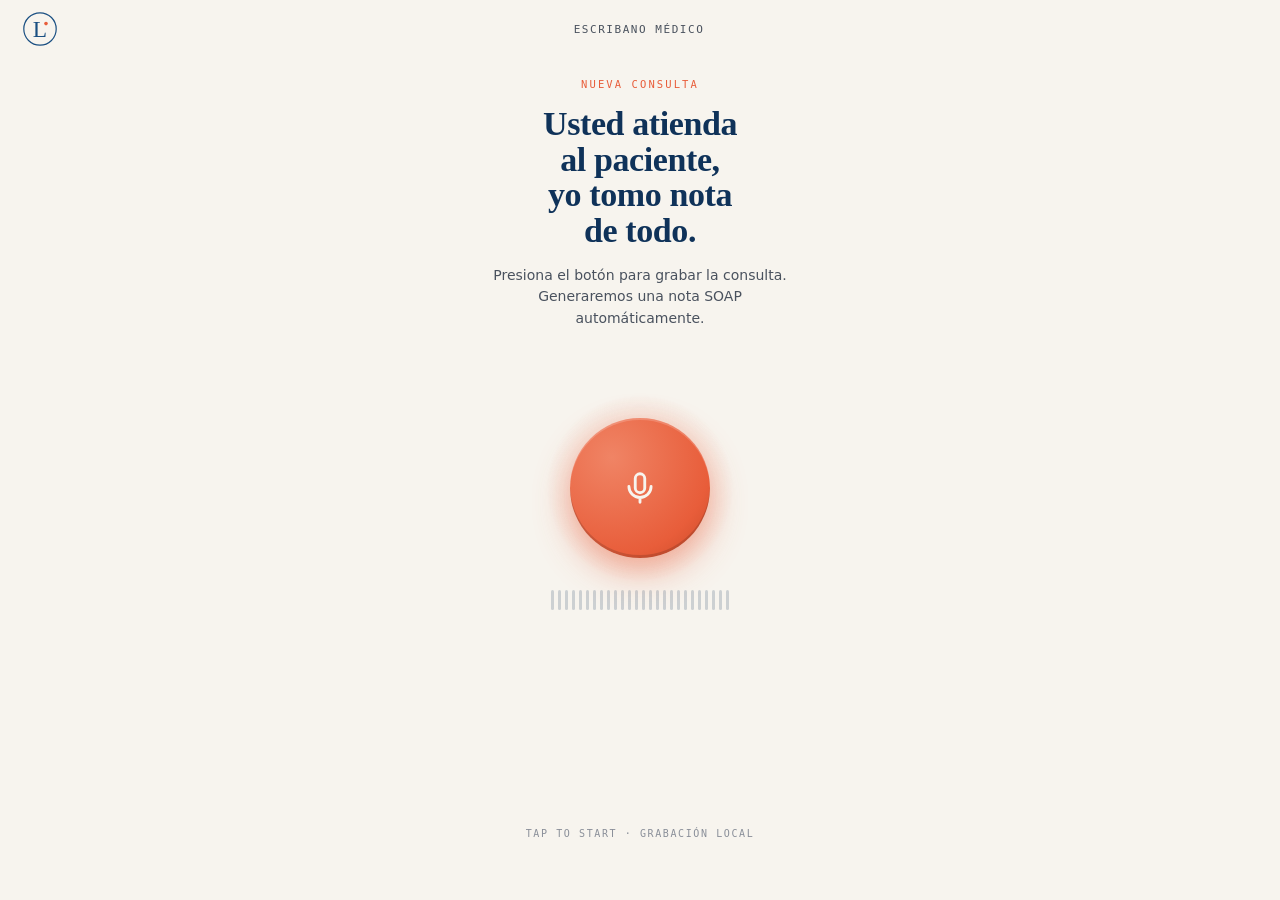
==== commit d9a2ff5b: "Hardening: CSP, manifests y privacy copy en los 3 verticales - CSP meta en los 3 HTMLs: limita scrip" ====
--- a/docs/index.html
+++ b/docs/index.html
@@ -2,6 +2,7 @@
 <html lang="es">
 <head>
   <meta charset="utf-8"/>
+  <meta http-equiv="Content-Security-Policy" content="default-src 'self'; script-src 'self' 'unsafe-inline'; style-src 'self' 'unsafe-inline' https://fonts.googleapis.com; font-src https://fonts.gstatic.com; connect-src 'self' https://pediatra-scribe-api.lucandres.workers.dev; img-src 'self' data:; media-src 'self' blob:; object-src 'none'; base-uri 'self'; form-action 'self';"/>
   <meta name="viewport" content="width=device-width,initial-scale=1,viewport-fit=cover"/>
   <meta name="theme-color" content="#F7F4EE"/>
   <meta name="apple-mobile-web-app-capable" content="yes"/>
@@ -672,6 +673,17 @@
 const $$ = s => Array.from(document.querySelectorAll(s));
 const fmt = s => `${String(Math.floor(s/60)).padStart(2,'0')}:${String(s%60).padStart(2,'0')}`;
 
+// Escapa HTML para prevenir XSS en valores que vienen del LLM/transcripción.
+const esc = s => {
+  if (s === null || s === undefined) return '';
+  return String(s)
+    .replace(/&/g, '&amp;')
+    .replace(/</g, '&lt;')
+    .replace(/>/g, '&gt;')
+    .replace(/"/g, '&quot;')
+    .replace(/'/g, '&#39;');
+};
+
 const showScreen = name => {
   $$('.screen').forEach(el => el.classList.toggle('is-active', el.dataset.screen === name));
 };
@@ -705,7 +717,7 @@
   const tag   = $('rec-tag');
   if (on) {
     title.innerHTML = 'Escuchando<br/>cada palabra.';
-    lede.textContent = 'El audio se procesa al terminar y se descarta de inmediato. Nunca se almacena.';
+    lede.textContent = 'El audio se transcribe en servidores externos (EE.UU.) y no se almacena en nuestros sistemas.';
     hint.textContent = 'TOCA PARA PAUSAR';
     tag.textContent = 'GRABANDO';
   } else {
@@ -836,7 +848,7 @@
 const pauseRecording = () => {
   if (!state.mediaRecorder) return;
   state.mediaRecorder.pause();
-  clearInterval(state.timerInterval);
+  stopTimer();
   stopViz();
   document.body.dataset.rec = 'paused';
   $('rec-title').innerHTML = 'Pausada.';
@@ -850,16 +862,11 @@
   state.mediaRecorder.resume();
   document.body.dataset.rec = 'on';
   $('rec-title').innerHTML = 'Escuchando<br/>cada palabra.';
-  $('rec-lede').textContent = 'El audio se procesa al terminar y se descarta de inmediato. Nunca se almacena.';
+  $('rec-lede').textContent = 'El audio se transcribe en servidores externos (EE.UU.) y no se almacena en nuestros sistemas.';
   $('rec-hint').textContent = 'TOCA PARA PAUSAR';
   $('rec-tag').textContent = 'GRABANDO';
-  // Reiniciar timer y visualizador
-  state.timerInterval = setInterval(() => {
-    state.elapsed++;
-    $('rec-timer').textContent = fmt(state.elapsed);
-    if (state.elapsed >= WARN_MINUTES * 60) $('rec-tag').textContent = 'CERRANDO';
-    if (state.elapsed >= MAX_MINUTES * 60) { showToast(`Grabación detenida al llegar a ${MAX_MINUTES} min`); stopRecording(); }
-  }, 1000);
+  // Reiniciar timer y visualizador (usa mismo state.timerId para que stopTimer lo limpie)
+  startTimer();
   if (state.mediaRecorder?.stream) startViz(state.mediaRecorder.stream);
 };
 
@@ -973,7 +980,7 @@
   // Header
   $('res-nombre').textContent = nc(p.nombre) || 'Paciente';
   const metaParts = [nc(p.edad), nc(p.sexo), nc(p.acompanante) ? `Acomp: ${nc(p.acompanante)}` : null].filter(Boolean);
-  $('res-meta').innerHTML = metaParts.map((m,i) => i < metaParts.length-1 ? `<span>${m}</span><span class="sep">·</span>` : `<span>${m}</span>`).join('');
+  $('res-meta').innerHTML = metaParts.map((m,i) => i < metaParts.length-1 ? `<span>${esc(m)}</span><span class="sep">·</span>` : `<span>${esc(m)}</span>`).join('');
 
   const dateStr = nc(nota.fecha_aproximada) || new Date().toLocaleDateString('es-MX',{day:'2-digit',month:'short',year:'numeric'}).toUpperCase();
   $('result-date-label').textContent = `NOTA SOAP · ${dateStr}`;
@@ -987,16 +994,16 @@
     const body = sec.fields.map((f,i) => {
       const v = nc(data[f]);
       return v
-        ? `<p><strong style="font-size:10px;letter-spacing:.08em;color:var(--ink-soft);font-family:var(--mono);text-transform:uppercase;">${sec.labels[i]}</strong><br/>${v}</p>`
-        : `<p class="nc">${sec.labels[i]}: No consignado</p>`;
+        ? `<p><strong style="font-size:10px;letter-spacing:.08em;color:var(--ink-soft);font-family:var(--mono);text-transform:uppercase;">${esc(sec.labels[i])}</strong><br/>${esc(v)}</p>`
+        : `<p class="nc">${esc(sec.labels[i])}: No consignado</p>`;
     }).join('');
     return `
       <section class="soap-section">
         <div class="soap-marker">
-          <div class="soap-letter">${sec.letter}</div>
+          <div class="soap-letter">${esc(sec.letter)}</div>
           <div>
-            <div class="soap-label">${sec.label}</div>
-            <div class="soap-summary">${summary}</div>
+            <div class="soap-label">${esc(sec.label)}</div>
+            <div class="soap-summary">${esc(summary)}</div>
           </div>
         </div>
         <div class="soap-body">${body}</div>
@@ -1010,7 +1017,7 @@
         <summary style="cursor:pointer;font-family:var(--mono);font-size:10px;letter-spacing:.12em;color:var(--muted);list-style:none;">
           VER TRANSCRIPCIÓN COMPLETA
         </summary>
-        <p style="font-family:var(--mono);font-size:11.5px;color:var(--ink-soft);line-height:1.7;margin-top:12px;white-space:pre-wrap;">${state.transcripcion}</p>
+        <p style="font-family:var(--mono);font-size:11.5px;color:var(--ink-soft);line-height:1.7;margin-top:12px;white-space:pre-wrap;">${esc(state.transcripcion)}</p>
       </details>`;
   }
 
@@ -1019,7 +1026,7 @@
     scroll.innerHTML += `
       <div style="padding:14px 0;border-top:1px solid var(--line);opacity:0;transition:opacity .55s .4s;">
         <div style="font-family:var(--mono);font-size:9px;letter-spacing:.16em;color:var(--muted);margin-bottom:6px;">NOTAS ADICIONALES</div>
-        <p style="font-size:14px;line-height:1.55;">${nota.notas_adicionales}</p>
+        <p style="font-size:14px;line-height:1.55;">${esc(nota.notas_adicionales)}</p>
       </div>`;
   }
 
